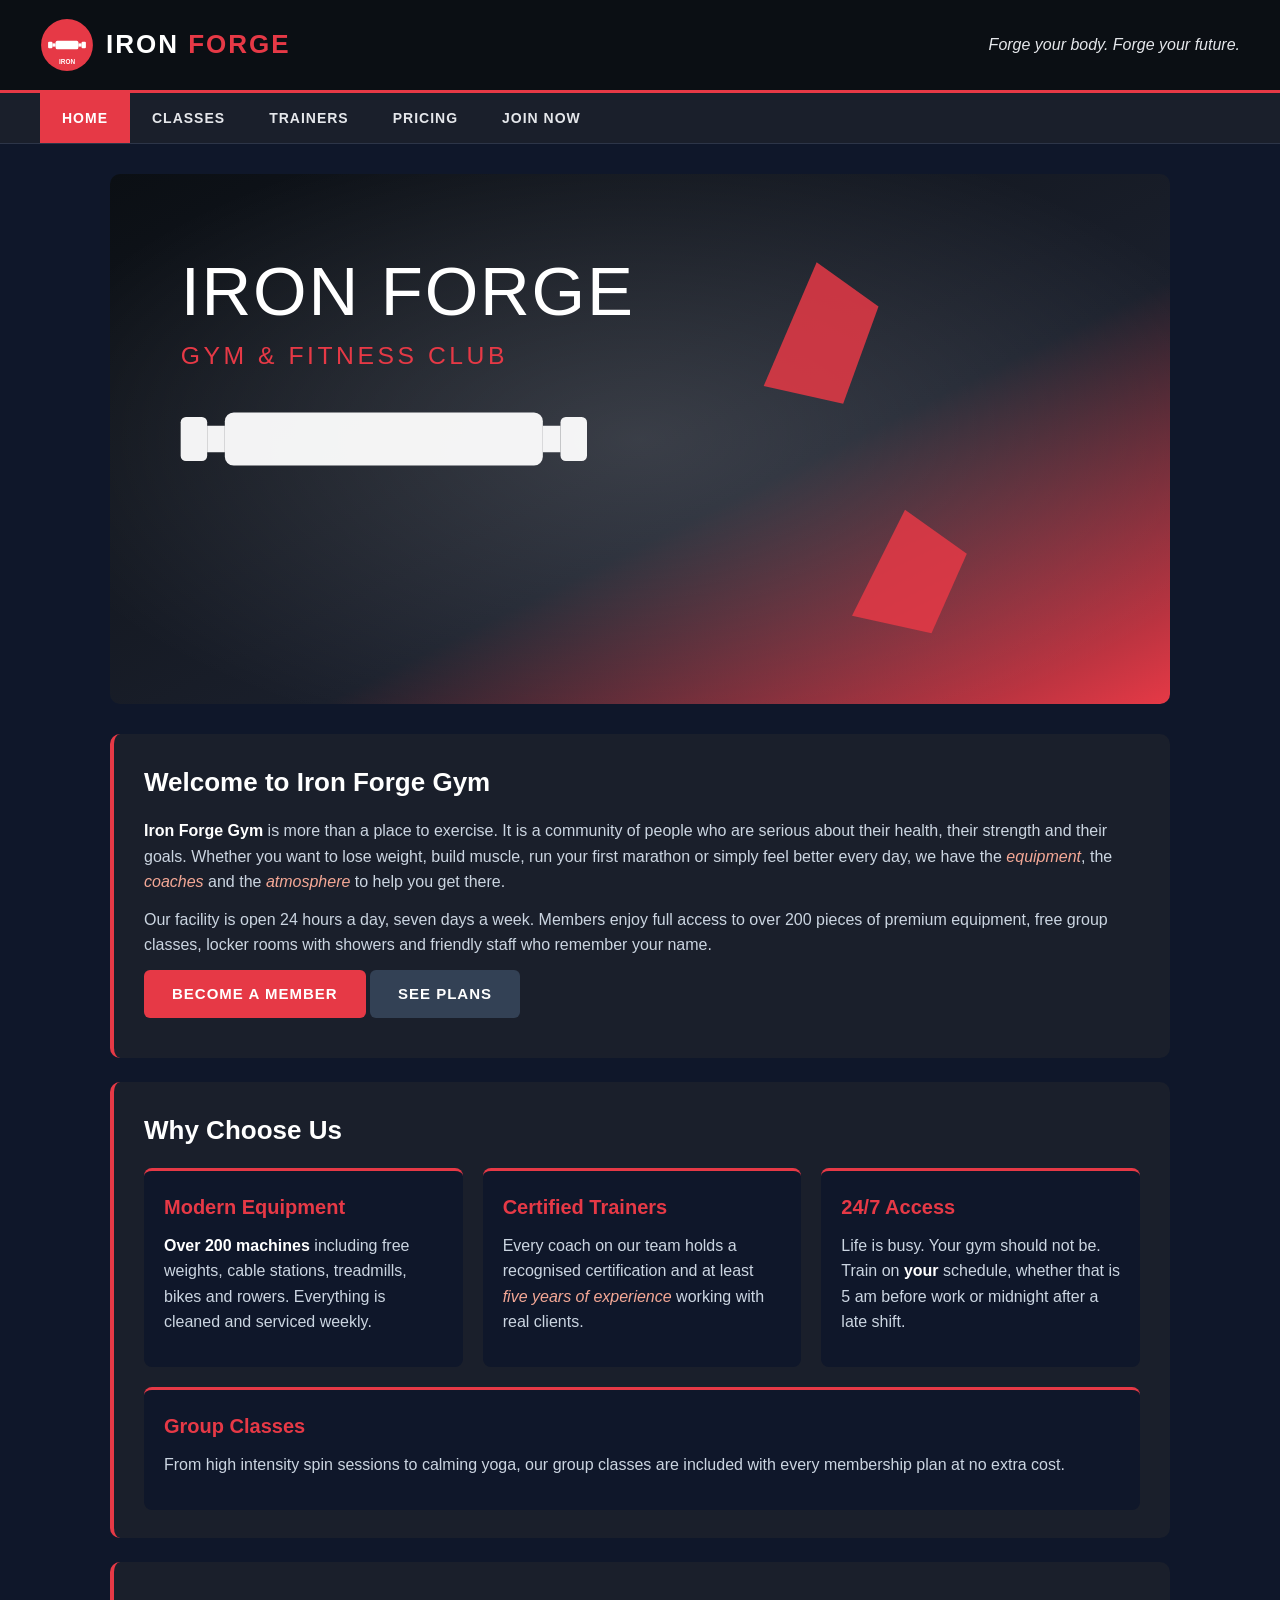
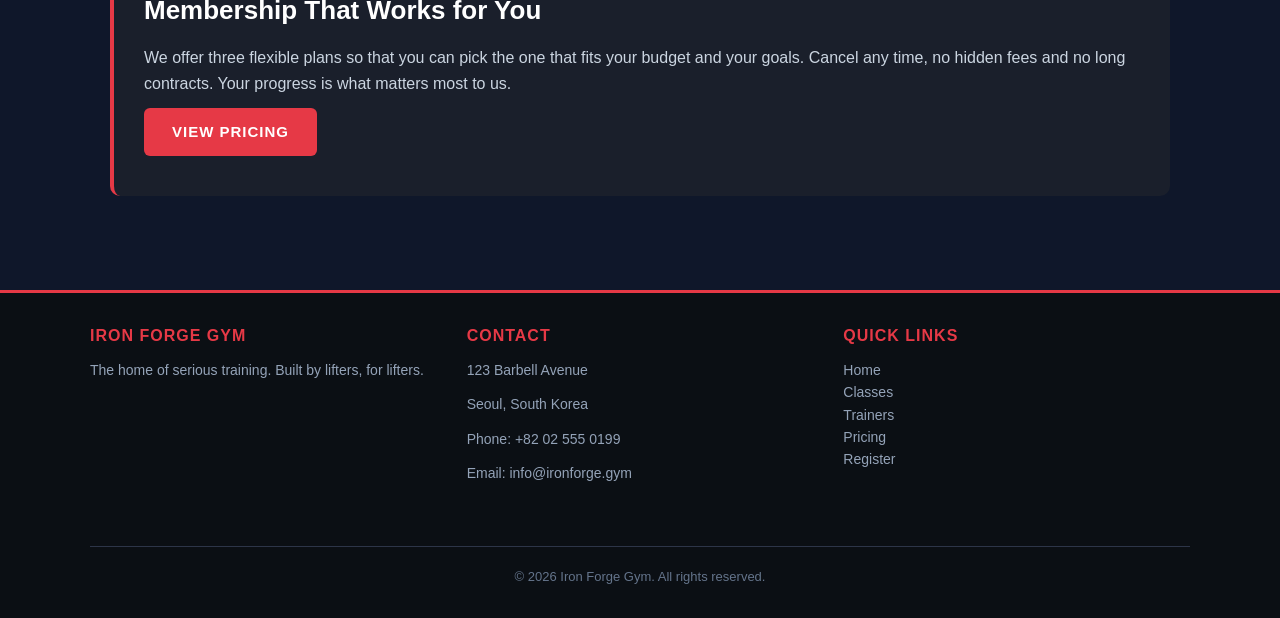
==== gym_website/index.html @ 305bf9de "midterm project" ====
<!DOCTYPE html>
<html lang="en">
<head>
    <meta charset="UTF-8">
    <meta name="viewport" content="width=device-width, initial-scale=1.0">
    <meta name="description" content="Iron Forge Gym - a premium gym membership club offering cardio, weightlifting, yoga and personal training.">
    <title>Iron Forge Gym - Home</title>
    <link rel="stylesheet" href="css/styles.css">
    <link rel="icon" type="image/svg+xml" href="assets/logo.svg">
</head>
<body id="top">

    <header>
        <div class="brand">
            <img src="assets/logo.svg" alt="Iron Forge Gym Logo">
            <h1>IRON <span>FORGE</span></h1>
        </div>
        <p><em>Forge your body. Forge your future.</em></p>
    </header>

    <nav>
        <ul>
            <li><a href="index.html" class="active">Home</a></li>
            <li><a href="classes.html">Classes</a></li>
            <li><a href="trainers.html">Trainers</a></li>
            <li><a href="pricing.html">Pricing</a></li>
            <li><a href="register.html">Join Now</a></li>
        </ul>
    </nav>

    <main>

        <figure class="hero">
            <img src="assets/hero.svg" alt="Iron Forge Gym hero banner">
        </figure>

        <section>
            <h2>Welcome to Iron Forge Gym</h2>
            <p>
                <strong>Iron Forge Gym</strong> is more than a place to exercise. It is a community of people who
                are serious about their health, their strength and their goals. Whether you want to lose weight,
                build muscle, run your first marathon or simply feel better every day, we have the
                <em>equipment</em>, the <em>coaches</em> and the <em>atmosphere</em> to help you get there.
            </p>
            <p>
                Our facility is open 24 hours a day, seven days a week. Members enjoy full access to over
                200 pieces of premium equipment, free group classes, locker rooms with showers and
                friendly staff who remember your name.
            </p>
            <p>
                <a href="register.html" class="btn">Become a Member</a>
                <a href="pricing.html" class="btn btn-secondary">See Plans</a>
            </p>
        </section>

        <section>
            <h2>Why Choose Us</h2>
            <div class="features">
                <article>
                    <h3>Modern Equipment</h3>
                    <p>
                        <strong>Over 200 machines</strong> including free weights, cable stations,
                        treadmills, bikes and rowers. Everything is cleaned and serviced weekly.
                    </p>
                </article>
                <article>
                    <h3>Certified Trainers</h3>
                    <p>
                        Every coach on our team holds a recognised certification and at least
                        <em>five years of experience</em> working with real clients.
                    </p>
                </article>
                <article>
                    <h3>24/7 Access</h3>
                    <p>
                        Life is busy. Your gym should not be. Train on <strong>your</strong> schedule,
                        whether that is 5 am before work or midnight after a late shift.
                    </p>
                </article>
                <article>
                    <h3>Group Classes</h3>
                    <p>
                        From high intensity spin sessions to calming yoga, our group classes are
                        included with every membership plan at no extra cost.
                    </p>
                </article>
            </div>
        </section>

        <section>
            <h2>Membership That Works for You</h2>
            <p>
                We offer three flexible plans so that you can pick the one that fits your budget and
                your goals. Cancel any time, no hidden fees and no long contracts. Your progress is
                what matters most to us.
            </p>
            <p>
                <a href="pricing.html" class="btn">View Pricing</a>
            </p>
        </section>

    </main>

    <footer>
        <div class="footer-inner">
            <section>
                <h4>Iron Forge Gym</h4>
                <p>The home of serious training. Built by lifters, for lifters.</p>
            </section>
            <section>
                <h4>Contact</h4>
                <p>123 Barbell Avenue</p>
                <p>Seoul, South Korea</p>
                <p>Phone: +82 02 555 0199</p>
                <p>Email: info@ironforge.gym</p>
            </section>
            <section>
                <h4>Quick Links</h4>
                <ul>
                    <li><a href="index.html">Home</a></li>
                    <li><a href="classes.html">Classes</a></li>
                    <li><a href="trainers.html">Trainers</a></li>
                    <li><a href="pricing.html">Pricing</a></li>
                    <li><a href="register.html">Register</a></li>
                </ul>
            </section>
            <p class="copyright">&copy; 2026 Iron Forge Gym. All rights reserved.</p>
        </div>
    </footer>

    <button id="backToTop" title="Back to Top">&uarr;</button>

    <script src="js/scripts.js"></script>
</body>
</html>
---- gym_website/css/styles.css ----
* {
    margin: 0;
    padding: 0;
    box-sizing: border-box;
}

body {
    font-family: Arial, Helvetica, sans-serif;
    background-color: #0f172a;
    color: #e5e7eb;
    line-height: 1.6;
}

header {
    background-color: #0b0f14;
    padding: 18px 40px;
    display: flex;
    align-items: center;
    justify-content: space-between;
    border-bottom: 3px solid #e63946;
}

header .brand {
    display: flex;
    align-items: center;
    gap: 12px;
}

header .brand img {
    width: 54px;
    height: 54px;
}

header h1 {
    color: #ffffff;
    font-size: 26px;
    letter-spacing: 2px;
}

header h1 span {
    color: #e63946;
}

nav {
    background-color: #1a1f2b;
    padding: 0 40px;
    border-bottom: 1px solid #2d3548;
}

nav ul {
    list-style: none;
    display: flex;
    flex-wrap: wrap;
}

nav ul li a {
    display: block;
    padding: 14px 22px;
    color: #e5e7eb;
    text-decoration: none;
    font-weight: bold;
    letter-spacing: 1px;
    text-transform: uppercase;
    font-size: 14px;
    transition: background-color 0.2s, color 0.2s;
}

nav ul li a:hover {
    background-color: #e63946;
    color: #ffffff;
}

nav ul li a.active {
    background-color: #e63946;
    color: #ffffff;
}

main {
    max-width: 1100px;
    margin: 0 auto;
    padding: 30px 20px;
}

.hero {
    width: 100%;
    border-radius: 10px;
    overflow: hidden;
    margin-bottom: 30px;
}

.hero img {
    width: 100%;
    display: block;
}

section {
    background-color: #1a1f2b;
    padding: 28px 30px;
    border-radius: 10px;
    margin-bottom: 24px;
    border-left: 4px solid #e63946;
}

section h2 {
    color: #ffffff;
    margin-bottom: 14px;
    font-size: 26px;
}

section h3 {
    color: #e63946;
    margin-bottom: 10px;
    font-size: 20px;
}

section p {
    margin-bottom: 12px;
    color: #cbd5e1;
}

section strong {
    color: #ffffff;
}

section em {
    color: #f4a896;
    font-style: italic;
}

.features {
    display: flex;
    flex-wrap: wrap;
    gap: 20px;
    margin-top: 16px;
}

.features article {
    flex: 1 1 280px;
    background-color: #0f172a;
    padding: 20px;
    border-radius: 8px;
    border-top: 3px solid #e63946;
}

.features article h3 {
    margin-bottom: 10px;
}

.class-grid,
.trainer-grid {
    display: flex;
    flex-wrap: wrap;
    gap: 24px;
    justify-content: center;
}

.class-card,
.trainer-card {
    background-color: #0f172a;
    border-radius: 10px;
    overflow: hidden;
    flex: 1 1 300px;
    max-width: 340px;
    border: 1px solid #2d3548;
}

.class-card img,
.trainer-card img {
    width: 100%;
    height: 220px;
    object-fit: cover;
    display: block;
}

.class-card article,
.trainer-card article {
    padding: 18px;
    background-color: transparent;
    border-left: none;
    margin-bottom: 0;
}

.pricing-table {
    display: flex;
    flex-wrap: wrap;
    gap: 20px;
    justify-content: center;
    margin-top: 20px;
}

.price-card {
    background-color: #0f172a;
    border: 2px solid #2d3548;
    border-radius: 10px;
    padding: 26px;
    flex: 1 1 260px;
    max-width: 320px;
    text-align: center;
    transition: border-color 0.2s, transform 0.2s;
}

.price-card:hover {
    border-color: #e63946;
    transform: translateY(-4px);
}

.price-card.popular {
    border-color: #e63946;
    background-color: #1a1f2b;
}

.price-card h3 {
    font-size: 22px;
    margin-bottom: 10px;
}

.price-card .price {
    font-size: 42px;
    color: #ffffff;
    margin: 12px 0;
    font-weight: bold;
}

.price-card .price small {
    font-size: 16px;
    color: #94a3b8;
}

.price-card ul {
    list-style: none;
    margin: 16px 0;
    text-align: left;
}

.price-card ul li {
    padding: 6px 0;
    border-bottom: 1px dashed #2d3548;
}

.btn {
    display: inline-block;
    padding: 12px 28px;
    background-color: #e63946;
    color: #ffffff;
    text-decoration: none;
    border-radius: 6px;
    font-weight: bold;
    letter-spacing: 1px;
    border: none;
    cursor: pointer;
    font-size: 15px;
    text-transform: uppercase;
}

.btn:hover {
    background-color: #c02735;
}

.btn-secondary {
    background-color: #334155;
}

.btn-secondary:hover {
    background-color: #475569;
}

form fieldset {
    border: 2px solid #2d3548;
    border-radius: 8px;
    padding: 20px;
    margin-bottom: 20px;
    background-color: #0f172a;
}

form legend {
    color: #e63946;
    font-weight: bold;
    padding: 0 10px;
    font-size: 18px;
}

.form-row {
    display: flex;
    flex-wrap: wrap;
    gap: 20px;
    margin-bottom: 14px;
}

.form-group {
    flex: 1 1 240px;
    display: flex;
    flex-direction: column;
}

.form-group label {
    margin-bottom: 6px;
    color: #e5e7eb;
    font-weight: bold;
    font-size: 14px;
}

.form-group input[type="text"],
.form-group input[type="email"],
.form-group input[type="number"],
.form-group input[type="date"],
.form-group input[type="tel"],
.form-group select,
.form-group textarea {
    padding: 10px 12px;
    border: 1px solid #2d3548;
    border-radius: 6px;
    background-color: #1a1f2b;
    color: #e5e7eb;
    font-size: 14px;
    font-family: Arial, Helvetica, sans-serif;
}

.form-group textarea {
    min-height: 90px;
    resize: vertical;
}

.form-group input:focus,
.form-group select:focus,
.form-group textarea:focus {
    outline: none;
    border-color: #e63946;
}

.radio-group,
.checkbox-group {
    display: flex;
    flex-wrap: wrap;
    gap: 14px;
    padding: 6px 0;
}

.radio-group label,
.checkbox-group label {
    font-weight: normal;
    display: flex;
    align-items: center;
    gap: 6px;
    cursor: pointer;
}

.form-actions {
    display: flex;
    gap: 12px;
    margin-top: 10px;
}

footer {
    background-color: #0b0f14;
    padding: 30px 40px;
    border-top: 3px solid #e63946;
    margin-top: 40px;
}

footer .footer-inner {
    max-width: 1100px;
    margin: 0 auto;
    display: flex;
    flex-wrap: wrap;
    gap: 30px;
    justify-content: space-between;
}

footer section {
    background: transparent;
    border: none;
    padding: 0;
    margin: 0;
    flex: 1 1 220px;
}

footer h4 {
    color: #e63946;
    margin-bottom: 10px;
    font-size: 16px;
    text-transform: uppercase;
    letter-spacing: 1px;
}

footer p,
footer li {
    color: #94a3b8;
    font-size: 14px;
}

footer ul {
    list-style: none;
}

footer ul li a {
    color: #94a3b8;
    text-decoration: none;
}

footer ul li a:hover {
    color: #e63946;
}

footer .copyright {
    text-align: center;
    margin-top: 20px;
    padding-top: 20px;
    border-top: 1px solid #2d3548;
    color: #64748b;
    font-size: 13px;
    width: 100%;
}

#backToTop {
    position: fixed;
    bottom: 28px;
    right: 28px;
    width: 48px;
    height: 48px;
    background-color: #e63946;
    color: #ffffff;
    border: none;
    border-radius: 50%;
    font-size: 22px;
    font-weight: bold;
    cursor: pointer;
    display: none;
    box-shadow: 0 4px 12px rgba(0,0,0,0.4);
    z-index: 999;
}

#backToTop:hover {
    background-color: #c02735;
}

.results-table {
    width: 100%;
    border-collapse: collapse;
    margin-top: 20px;
    background-color: #0f172a;
    border-radius: 8px;
    overflow: hidden;
}

.results-table thead {
    background-color: #e63946;
}

.results-table th {
    padding: 14px 18px;
    text-align: left;
    color: #ffffff;
    font-size: 15px;
    text-transform: uppercase;
    letter-spacing: 1px;
}

.results-table td {
    padding: 12px 18px;
    border-bottom: 1px solid #2d3548;
    color: #e5e7eb;
    font-size: 14px;
}

.results-table tr:nth-child(even) td {
    background-color: #1a1f2b;
}

.schedule-table {
    width: 100%;
    border-collapse: collapse;
    margin-top: 14px;
}

.schedule-table th,
.schedule-table td {
    padding: 10px 14px;
    border: 1px solid #2d3548;
    text-align: left;
}

.schedule-table th {
    background-color: #e63946;
    color: #ffffff;
}

.schedule-table tr:nth-child(even) {
    background-color: #0f172a;
}

.back-para {
    margin-top: 22px;
}

@media (max-width: 700px) {
    header {
        flex-direction: column;
        text-align: center;
        gap: 10px;
    }
    nav ul {
        justify-content: center;
    }
    nav ul li a {
        padding: 12px 14px;
    }
}
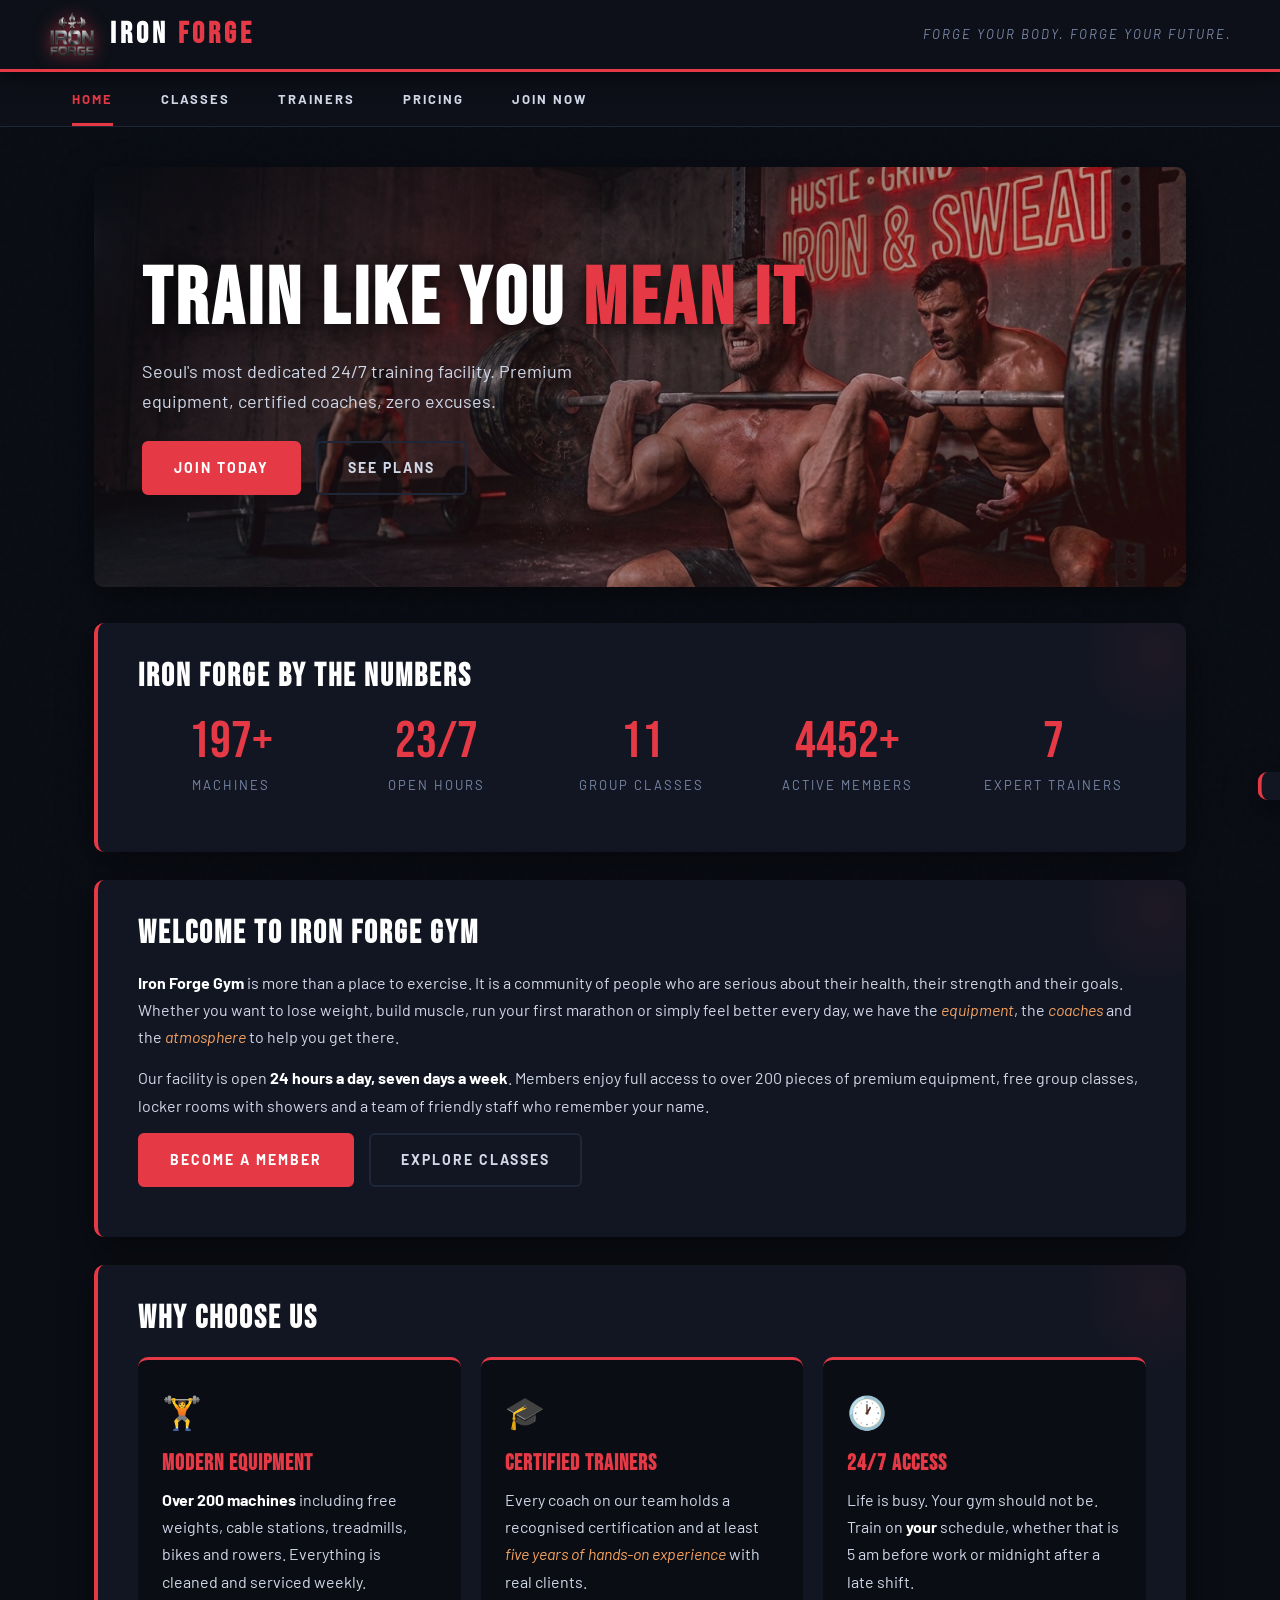
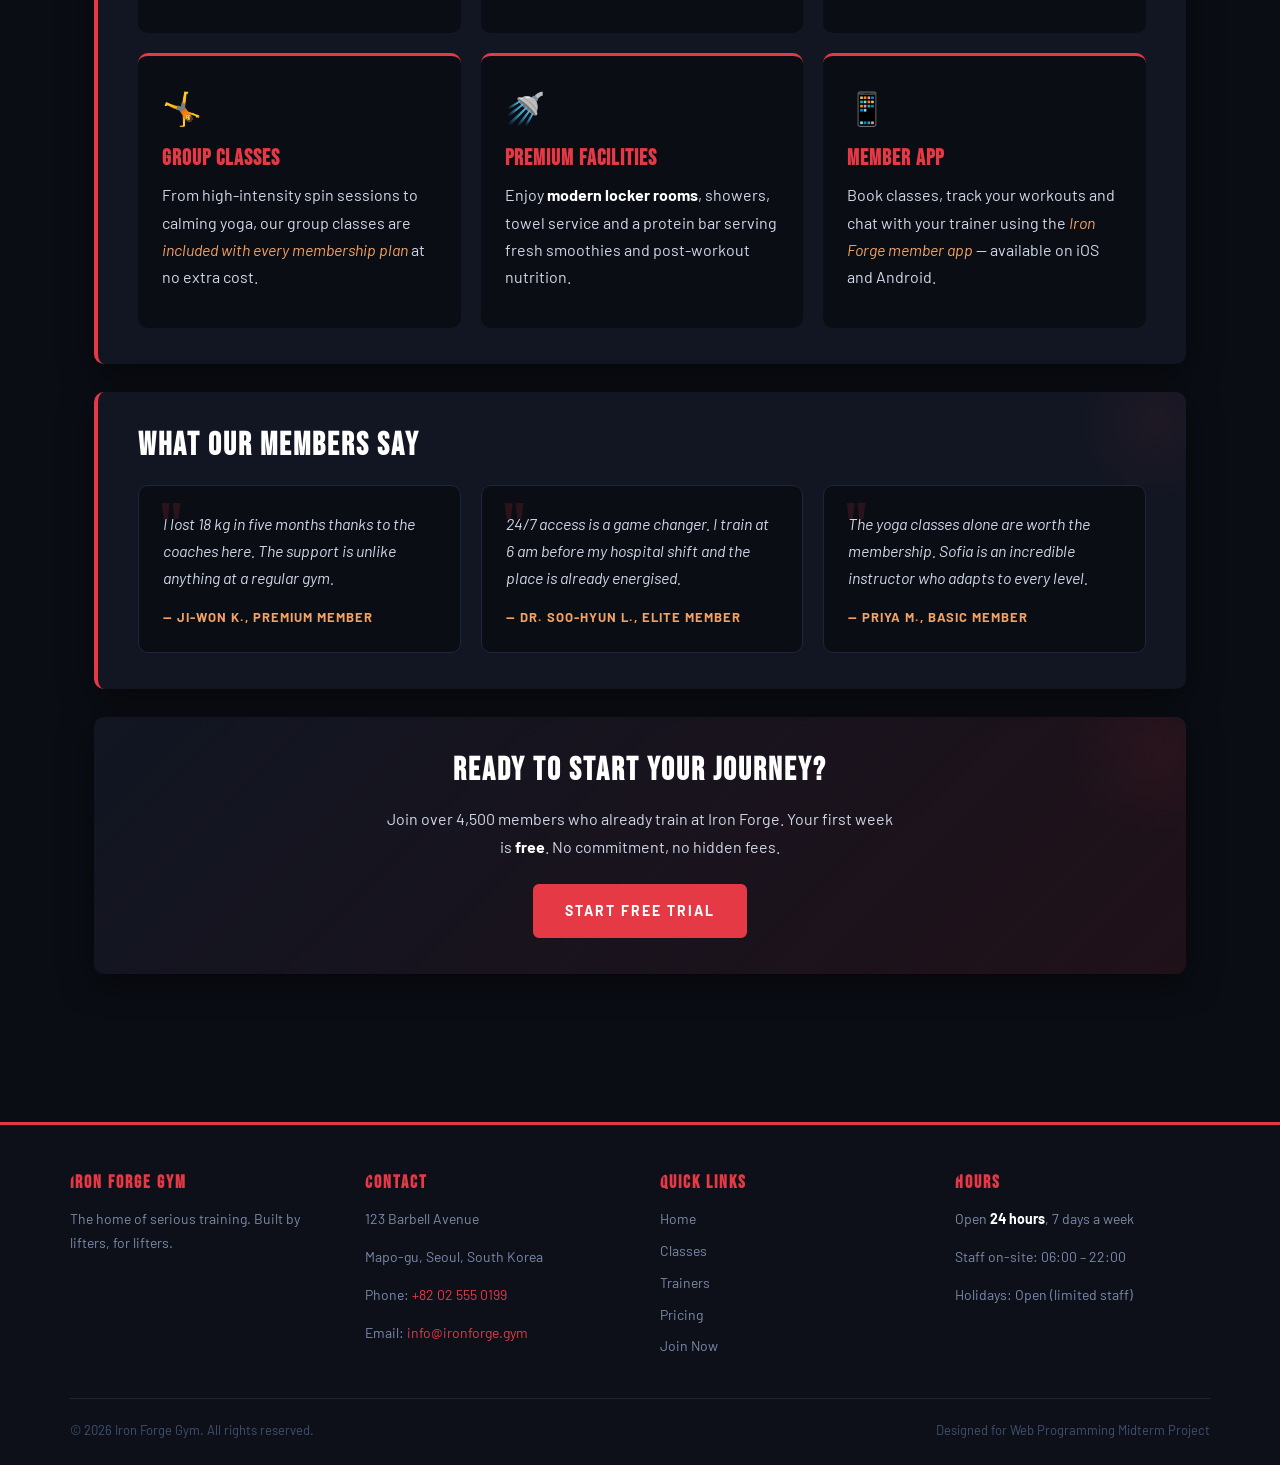
==== commit 1622071e: "Updated project" ====
--- a/gym_website/index.html
+++ b/gym_website/index.html
@@ -3,24 +3,28 @@
 <head>
     <meta charset="UTF-8">
     <meta name="viewport" content="width=device-width, initial-scale=1.0">
-    <meta name="description" content="Iron Forge Gym - a premium gym membership club offering cardio, weightlifting, yoga and personal training.">
-    <title>Iron Forge Gym - Home</title>
+    <meta name="description" content="Iron Forge Gym — a premium 24/7 gym in Seoul offering cardio, strength, yoga and personal training memberships.">
+    <title>Iron Forge Gym — Home</title>
     <link rel="stylesheet" href="css/styles.css">
-    <link rel="icon" type="image/svg+xml" href="assets/logo.svg">
+    <link rel="icon" type="image/svg+xml" href="assets/logo.png">
 </head>
 <body id="top">
 
+    <a class="skip-link" href="#main-content">Skip to main content</a>
+
+    <!-- ===== HEADER ===== -->
     <header>
         <div class="brand">
-            <img src="assets/logo.svg" alt="Iron Forge Gym Logo">
+            <img src="assets/logo.png" alt="Iron Forge Gym Logo">
             <h1>IRON <span>FORGE</span></h1>
         </div>
-        <p><em>Forge your body. Forge your future.</em></p>
+        <p class="tagline"><em>Forge your body. Forge your future.</em></p>
     </header>
 
-    <nav>
+    <!-- ===== NAVIGATION ===== -->
+    <nav aria-label="Main navigation">
         <ul>
-            <li><a href="index.html" class="active">Home</a></li>
+            <li><a href="index.html" class="active" aria-current="page">Home</a></li>
             <li><a href="classes.html">Classes</a></li>
             <li><a href="trainers.html">Trainers</a></li>
             <li><a href="pricing.html">Pricing</a></li>
@@ -28,13 +32,51 @@
         </ul>
     </nav>
 
-    <main>
-
-        <figure class="hero">
-            <img src="assets/hero.svg" alt="Iron Forge Gym hero banner">
+    <!-- ===== MAIN ===== -->
+    <main id="main-content">
+
+        <!-- Hero Banner -->
+        <figure class="hero reveal">
+            <img src="assets/hero.png" alt="Iron Forge Gym training floor with premium equipment">
+            <figcaption class="hero-overlay">
+                <h2>TRAIN LIKE YOU <span>MEAN IT</span></h2>
+                <p>Seoul's most dedicated 24/7 training facility. Premium equipment, certified coaches, zero excuses.</p>
+                <div>
+                    <a href="register.html" class="btn">Join Today</a>
+                    <a href="pricing.html" class="btn btn-secondary btn-spaced">See Plans</a>
+                </div>
+            </figcaption>
         </figure>
 
-        <section>
+        <!-- Animated Stats -->
+        <section class="reveal" aria-label="Gym statistics">
+            <h2>Iron Forge by the Numbers</h2>
+            <div class="stats-row">
+                <div class="stat-box">
+                    <div class="stat-number" data-count="200" data-suffix="+">0</div>
+                    <div class="stat-label">Machines</div>
+                </div>
+                <div class="stat-box">
+                    <div class="stat-number" data-count="24" data-suffix="/7">0</div>
+                    <div class="stat-label">Open Hours</div>
+                </div>
+                <div class="stat-box">
+                    <div class="stat-number" data-count="12">0</div>
+                    <div class="stat-label">Group Classes</div>
+                </div>
+                <div class="stat-box">
+                    <div class="stat-number" data-count="4500" data-suffix="+">0</div>
+                    <div class="stat-label">Active Members</div>
+                </div>
+                <div class="stat-box">
+                    <div class="stat-number" data-count="8">0</div>
+                    <div class="stat-label">Expert Trainers</div>
+                </div>
+            </div>
+        </section>
+
+        <!-- Welcome Section -->
+        <section class="reveal">
             <h2>Welcome to Iron Forge Gym</h2>
             <p>
                 <strong>Iron Forge Gym</strong> is more than a place to exercise. It is a community of people who
@@ -43,20 +85,22 @@
                 <em>equipment</em>, the <em>coaches</em> and the <em>atmosphere</em> to help you get there.
             </p>
             <p>
-                Our facility is open 24 hours a day, seven days a week. Members enjoy full access to over
-                200 pieces of premium equipment, free group classes, locker rooms with showers and
-                friendly staff who remember your name.
+                Our facility is open <strong>24 hours a day, seven days a week</strong>. Members enjoy full access
+                to over 200 pieces of premium equipment, free group classes, locker rooms with showers and
+                a team of friendly staff who remember your name.
             </p>
             <p>
                 <a href="register.html" class="btn">Become a Member</a>
-                <a href="pricing.html" class="btn btn-secondary">See Plans</a>
-            </p>
-        </section>
-
-        <section>
+                <a href="classes.html" class="btn btn-secondary btn-spaced">Explore Classes</a>
+            </p>
+        </section>
+
+        <!-- Why Choose Us -->
+        <section class="reveal">
             <h2>Why Choose Us</h2>
             <div class="features">
                 <article>
+                    <span class="icon" aria-hidden="true">🏋️</span>
                     <h3>Modern Equipment</h3>
                     <p>
                         <strong>Over 200 machines</strong> including free weights, cable stations,
@@ -64,13 +108,15 @@
                     </p>
                 </article>
                 <article>
+                    <span class="icon" aria-hidden="true">🎓</span>
                     <h3>Certified Trainers</h3>
                     <p>
                         Every coach on our team holds a recognised certification and at least
-                        <em>five years of experience</em> working with real clients.
-                    </p>
-                </article>
-                <article>
+                        <em>five years of hands-on experience</em> with real clients.
+                    </p>
+                </article>
+                <article>
+                    <span class="icon" aria-hidden="true">🕐</span>
                     <h3>24/7 Access</h3>
                     <p>
                         Life is busy. Your gym should not be. Train on <strong>your</strong> schedule,
@@ -78,29 +124,64 @@
                     </p>
                 </article>
                 <article>
+                    <span class="icon" aria-hidden="true">🤸</span>
                     <h3>Group Classes</h3>
                     <p>
-                        From high intensity spin sessions to calming yoga, our group classes are
-                        included with every membership plan at no extra cost.
+                        From high-intensity spin sessions to calming yoga, our group classes are
+                        <em>included with every membership plan</em> at no extra cost.
+                    </p>
+                </article>
+                <article>
+                    <span class="icon" aria-hidden="true">🚿</span>
+                    <h3>Premium Facilities</h3>
+                    <p>
+                        Enjoy <strong>modern locker rooms</strong>, showers, towel service and a
+                        protein bar serving fresh smoothies and post-workout nutrition.
+                    </p>
+                </article>
+                <article>
+                    <span class="icon" aria-hidden="true">📱</span>
+                    <h3>Member App</h3>
+                    <p>
+                        Book classes, track your workouts and chat with your trainer using the
+                        <em>Iron Forge member app</em> — available on iOS and Android.
                     </p>
                 </article>
             </div>
         </section>
 
-        <section>
-            <h2>Membership That Works for You</h2>
-            <p>
-                We offer three flexible plans so that you can pick the one that fits your budget and
-                your goals. Cancel any time, no hidden fees and no long contracts. Your progress is
-                what matters most to us.
-            </p>
-            <p>
-                <a href="pricing.html" class="btn">View Pricing</a>
-            </p>
+        <!-- Testimonials -->
+        <section class="reveal">
+            <h2>What Our Members Say</h2>
+            <div class="testimonials">
+                <article class="testimonial">
+                    <p>I lost 18 kg in five months thanks to the coaches here. The support is unlike anything at a regular gym.</p>
+                    <div class="author">— Ji-won K., Premium Member</div>
+                </article>
+                <article class="testimonial">
+                    <p>24/7 access is a game changer. I train at 6 am before my hospital shift and the place is already energised.</p>
+                    <div class="author">— Dr. Soo-hyun L., Elite Member</div>
+                </article>
+                <article class="testimonial">
+                    <p>The yoga classes alone are worth the membership. Sofia is an incredible instructor who adapts to every level.</p>
+                    <div class="author">— Priya M., Basic Member</div>
+                </article>
+            </div>
+        </section>
+
+        <!-- CTA -->
+        <section class="reveal cta-section">
+            <h2>Ready to Start Your Journey?</h2>
+            <p class="cta-copy">
+                Join over 4,500 members who already train at Iron Forge. Your first week is <strong>free</strong>.
+                No commitment, no hidden fees.
+            </p>
+            <a href="register.html" class="btn">Start Free Trial</a>
         </section>
 
     </main>
 
+    <!-- ===== FOOTER ===== -->
     <footer>
         <div class="footer-inner">
             <section>
@@ -110,9 +191,12 @@
             <section>
                 <h4>Contact</h4>
                 <p>123 Barbell Avenue</p>
-                <p>Seoul, South Korea</p>
-                <p>Phone: +82 02 555 0199</p>
-                <p>Email: info@ironforge.gym</p>
+                <p>Mapo-gu, Seoul, South Korea</p>
+                <p>Phone: <a href="tel:+82025550199">+82 02 555 0199</a></p>
+
+<p>Email: <a href="mailto:info@ironforge.gym?subject=Gym Inquiry&body=Hello, I want to know about membership.">
+    info@ironforge.gym
+</a></p>
             </section>
             <section>
                 <h4>Quick Links</h4>
@@ -121,14 +205,24 @@
                     <li><a href="classes.html">Classes</a></li>
                     <li><a href="trainers.html">Trainers</a></li>
                     <li><a href="pricing.html">Pricing</a></li>
-                    <li><a href="register.html">Register</a></li>
+                    <li><a href="register.html">Join Now</a></li>
                 </ul>
             </section>
-            <p class="copyright">&copy; 2026 Iron Forge Gym. All rights reserved.</p>
+            <section>
+                <h4>Hours</h4>
+                <p>Open <strong>24 hours</strong>, 7 days a week</p>
+                <p>Staff on-site: 06:00 – 22:00</p>
+                <p>Holidays: Open (limited staff)</p>
+            </section>
+        </div>
+        <div class="footer-bottom">
+            <p>&copy; 2026 Iron Forge Gym. All rights reserved.</p>
+            <p>Designed for Web Programming Midterm Project</p>
         </div>
     </footer>
 
-    <button id="backToTop" title="Back to Top">&uarr;</button>
+    <button id="backToTop" title="Back to Top" aria-label="Back to top">&uarr;</button>
+    <div id="toast" role="status" aria-live="polite"></div>
 
     <script src="js/scripts.js"></script>
 </body>
--- a/gym_website/css/styles.css
+++ b/gym_website/css/styles.css
@@ -1,289 +1,657 @@
-* {
+@import url('https://fonts.googleapis.com/css2?family=Bebas+Neue&family=Barlow:wght@400;600;700&display=swap');
+
+/* ============================================================
+   Iron Forge Gym — styles.css
+   External stylesheet for all pages
+   ============================================================ */
+
+/* ---------- CSS Custom Properties ---------- */
+:root {
+    --red:        #e63946;
+    --red-dark:   #c02735;
+    --bg:         #0a0d14;
+    --bg-card:    #111622;
+    --bg-nav:     #0d1018;
+    --border:     #1e2638;
+    --text:       #d1d8e8;
+    --text-muted: #7b8aaa;
+    --white:      #ffffff;
+    --accent:     #f4a261;
+    --font-head:  'Bebas Neue', 'Impact', sans-serif;
+    --font-body:  'Barlow', Arial, sans-serif;
+    --radius:     10px;
+    --shadow:     0 8px 32px rgba(0,0,0,0.5);
+    --transition: 0.25s ease;
+}
+
+/* ---------- Reset & Base ---------- */
+*, *::before, *::after {
     margin: 0;
     padding: 0;
     box-sizing: border-box;
 }
 
+html { scroll-behavior: smooth; }
+
 body {
-    font-family: Arial, Helvetica, sans-serif;
-    background-color: #0f172a;
-    color: #e5e7eb;
-    line-height: 1.6;
-}
-
+    font-family: var(--font-body);
+    background-color: var(--bg);
+    color: var(--text);
+    line-height: 1.7;
+    font-size: 16px;
+    overflow-x: hidden;
+}
+
+/* Animated background noise texture */
+body::before {
+    content: '';
+    position: fixed;
+    inset: 0;
+    background-image: url("data:image/svg+xml,%3Csvg viewBox='0 0 200 200' xmlns='http://www.w3.org/2000/svg'%3E%3Cfilter id='n'%3E%3CfeTurbulence type='fractalNoise' baseFrequency='0.9' numOctaves='4' stitchTiles='stitch'/%3E%3C/filter%3E%3Crect width='100%25' height='100%25' filter='url(%23n)' opacity='0.03'/%3E%3C/svg%3E");
+    pointer-events: none;
+    z-index: 0;
+    opacity: 0.4;
+}
+
+/* ---------- Typography ---------- */
+h1, h2, h3, h4, h5 {
+    font-family: var(--font-head);
+    letter-spacing: 1.5px;
+    line-height: 1.15;
+}
+
+a { color: var(--red); text-decoration: none; transition: color var(--transition); }
+a:hover { color: var(--accent); }
+
+img { max-width: 100%; height: auto; display: block; }
+
+/* ---------- Skip Link (Accessibility) ---------- */
+.skip-link {
+    position: absolute;
+    left: -9999px;
+    top: 10px;
+    background: var(--red);
+    color: #fff;
+    padding: 8px 16px;
+    border-radius: 4px;
+    z-index: 9999;
+    font-weight: bold;
+}
+.skip-link:focus { left: 10px; }
+
+/* ---------- Header ---------- */
 header {
-    background-color: #0b0f14;
-    padding: 18px 40px;
+    background-color: var(--bg-nav);
+    padding: 0 48px;
     display: flex;
     align-items: center;
     justify-content: space-between;
-    border-bottom: 3px solid #e63946;
+    border-bottom: 3px solid var(--red);
+    position: sticky;
+    top: 0;
+    z-index: 100;
+    height: 72px;
+    box-shadow: 0 2px 20px rgba(0,0,0,0.7);
 }
 
 header .brand {
     display: flex;
     align-items: center;
-    gap: 12px;
+    gap: 14px;
 }
 
 header .brand img {
-    width: 54px;
-    height: 54px;
+    width: 48px;
+    height: 48px;
+    filter: drop-shadow(0 0 8px rgba(230,57,70,0.6));
+    transition: transform var(--transition), filter var(--transition);
+}
+
+header .brand img:hover {
+    transform: rotate(-5deg) scale(1.1);
+    filter: drop-shadow(0 0 14px rgba(230,57,70,1));
 }
 
 header h1 {
-    color: #ffffff;
-    font-size: 26px;
+    font-family: var(--font-head);
+    font-size: 30px;
+    letter-spacing: 4px;
+    color: var(--white);
+}
+
+header h1 span { color: var(--red); }
+
+header .tagline {
+    font-size: 13px;
+    color: var(--text-muted);
     letter-spacing: 2px;
-}
-
-header h1 span {
-    color: #e63946;
-}
-
+    text-transform: uppercase;
+    font-style: italic;
+}
+
+/* ---------- Navigation ---------- */
 nav {
-    background-color: #1a1f2b;
-    padding: 0 40px;
-    border-bottom: 1px solid #2d3548;
+    background-color: var(--bg-nav);
+    padding: 0 48px;
+    border-bottom: 1px solid var(--border);
+    position: sticky;
+    top: 72px;
+    z-index: 99;
 }
 
 nav ul {
     list-style: none;
     display: flex;
     flex-wrap: wrap;
+    gap: 0;
 }
 
 nav ul li a {
     display: block;
-    padding: 14px 22px;
-    color: #e5e7eb;
+    padding: 16px 24px;
+    color: var(--text);
     text-decoration: none;
-    font-weight: bold;
+    font-weight: 700;
+    letter-spacing: 2px;
+    text-transform: uppercase;
+    font-size: 13px;
+    transition: color var(--transition), background-color var(--transition);
+    position: relative;
+}
+
+nav ul li a::after {
+    content: '';
+    position: absolute;
+    bottom: 0;
+    left: 24px;
+    right: 24px;
+    height: 3px;
+    background: var(--red);
+    transform: scaleX(0);
+    transition: transform var(--transition);
+    transform-origin: left;
+}
+
+nav ul li a:hover::after,
+nav ul li a.active::after {
+    transform: scaleX(1);
+}
+
+nav ul li a:hover { color: var(--white); }
+nav ul li a.active { color: var(--red); }
+
+/* ---------- Main Container ---------- */
+main {
+    position: relative;
+    z-index: 1;
+    max-width: 1140px;
+    margin: 0 auto;
+    padding: 40px 24px 60px;
+}
+
+/* ---------- Hero Banner ---------- */
+.hero {
+    position: relative;
+    width: 100%;
+    border-radius: var(--radius);
+    overflow: hidden;
+    margin-bottom: 36px;
+    box-shadow: var(--shadow);
+}
+
+.hero img {
+    width: 100%;
+    height: 420px;
+    object-fit: cover;
+}
+
+.hero-overlay {
+    position: absolute;
+    inset: 0;
+    background: linear-gradient(135deg, rgba(10,13,20,0.85) 0%, rgba(230,57,70,0.15) 100%);
+    display: flex;
+    flex-direction: column;
+    justify-content: center;
+    padding: 48px;
+}
+
+.hero-overlay h2 {
+    font-family: var(--font-head);
+    font-size: clamp(42px, 7vw, 80px);
+    color: var(--white);
+    letter-spacing: 4px;
+    text-shadow: 0 4px 20px rgba(0,0,0,0.8);
+    margin-bottom: 16px;
+    line-height: 1;
+}
+
+.hero-overlay h2 span { color: var(--red); }
+
+.hero-overlay p {
+    font-size: 18px;
+    color: var(--text);
+    max-width: 520px;
+    margin-bottom: 24px;
+}
+
+/* ---------- Sections ---------- */
+section {
+    background-color: var(--bg-card);
+    padding: 36px 40px;
+    border-radius: var(--radius);
+    margin-bottom: 28px;
+    border-left: 4px solid var(--red);
+    box-shadow: var(--shadow);
+    position: relative;
+    overflow: hidden;
+}
+
+section::before {
+    content: '';
+    position: absolute;
+    top: -60px;
+    right: -60px;
+    width: 180px;
+    height: 180px;
+    background: radial-gradient(circle, rgba(230,57,70,0.06) 0%, transparent 70%);
+    pointer-events: none;
+}
+
+section h2 {
+    font-family: var(--font-head);
+    color: var(--white);
+    margin-bottom: 16px;
+    font-size: 32px;
+    letter-spacing: 2px;
+}
+
+section h3 {
+    color: var(--red);
+    margin-bottom: 10px;
+    font-size: 22px;
+    font-family: var(--font-head);
+    letter-spacing: 1px;
+}
+
+section p {
+    margin-bottom: 14px;
+    color: var(--text);
+}
+
+section strong { color: var(--white); }
+section em { color: var(--accent); font-style: italic; }
+
+/* ---------- Features Grid ---------- */
+.features {
+    display: grid;
+    grid-template-columns: repeat(auto-fill, minmax(260px, 1fr));
+    gap: 20px;
+    margin-top: 20px;
+}
+
+.features article {
+    background-color: var(--bg);
+    padding: 24px;
+    border-radius: var(--radius);
+    border-top: 3px solid var(--red);
+    transition: transform var(--transition), box-shadow var(--transition);
+    position: relative;
+    overflow: hidden;
+}
+
+.features article:hover {
+    transform: translateY(-6px);
+    box-shadow: 0 16px 40px rgba(230,57,70,0.2);
+}
+
+.features article .icon {
+    font-size: 32px;
+    margin-bottom: 12px;
+    display: block;
+}
+
+/* ---------- Cards (Classes / Trainers) ---------- */
+.card-grid {
+    display: grid;
+    grid-template-columns: repeat(auto-fill, minmax(280px, 1fr));
+    gap: 24px;
+    margin-top: 20px;
+}
+
+.card {
+    background-color: var(--bg);
+    border-radius: var(--radius);
+    overflow: hidden;
+    border: 1px solid var(--border);
+    transition: transform var(--transition), box-shadow var(--transition), border-color var(--transition);
+    display: flex;
+    flex-direction: column;
+}
+
+.card:hover {
+    transform: translateY(-8px);
+    box-shadow: 0 20px 48px rgba(230,57,70,0.25);
+    border-color: var(--red);
+}
+
+.card img {
+   .card img {
+  width: 100%;
+  height: 260px;
+  object-fit: cover;
+  object-position: center top;
+  display: block;
+}
+}
+
+.card-body {
+    padding: 20px;
+    flex: 1;
+    display: flex;
+    flex-direction: column;
+    gap: 8px;
+}
+
+.card-body h3 { font-size: 20px; }
+.card-body p { color: var(--text-muted); font-size: 14px; flex: 1; }
+
+.card-tag {
+    display: inline-block;
+    background: rgba(230,57,70,0.15);
+    color: var(--red);
+    padding: 4px 10px;
+    border-radius: 20px;
+    font-size: 12px;
+    font-weight: 700;
     letter-spacing: 1px;
     text-transform: uppercase;
+    border: 1px solid rgba(230,57,70,0.3);
+    align-self: flex-start;
+}
+
+/* ---------- Pricing ---------- */
+.pricing-grid {
+    display: grid;
+    grid-template-columns: repeat(auto-fill, minmax(270px, 1fr));
+    gap: 24px;
+    margin-top: 24px;
+}
+
+.price-card {
+    background-color: var(--bg);
+    border: 2px solid var(--border);
+    border-radius: var(--radius);
+    padding: 32px 28px;
+    text-align: center;
+    transition: transform var(--transition), border-color var(--transition), box-shadow var(--transition);
+    position: relative;
+}
+
+.price-card:hover {
+    transform: translateY(-6px);
+    border-color: var(--red);
+    box-shadow: 0 20px 48px rgba(230,57,70,0.2);
+}
+
+.price-card.popular {
+    border-color: var(--red);
+    background: linear-gradient(160deg, var(--bg-card) 0%, rgba(230,57,70,0.05) 100%);
+}
+
+.price-card .badge {
+    position: absolute;
+    top: -14px;
+    left: 50%;
+    transform: translateX(-50%);
+    background: var(--red);
+    color: #fff;
+    font-size: 11px;
+    font-weight: 700;
+    letter-spacing: 2px;
+    padding: 4px 14px;
+    border-radius: 20px;
+    text-transform: uppercase;
+}
+
+.price-card h3 {
+    font-size: 24px;
+    margin-bottom: 12px;
+    font-family: var(--font-head);
+}
+
+.price-card .price {
+    font-size: 48px;
+    color: var(--white);
+    font-family: var(--font-head);
+    letter-spacing: 2px;
+    margin: 14px 0 4px;
+    line-height: 1;
+}
+
+.price-card .price small {
+    font-size: 16px;
+    color: var(--text-muted);
+    font-family: var(--font-body);
+}
+
+.price-card ul {
+    list-style: none;
+    margin: 18px 0 24px;
+    text-align: left;
+}
+
+.price-card ul li {
+    padding: 8px 0;
+    border-bottom: 1px solid var(--border);
     font-size: 14px;
-    transition: background-color 0.2s, color 0.2s;
-}
-
-nav ul li a:hover {
-    background-color: #e63946;
-    color: #ffffff;
-}
-
-nav ul li a.active {
-    background-color: #e63946;
-    color: #ffffff;
-}
-
-main {
-    max-width: 1100px;
-    margin: 0 auto;
-    padding: 30px 20px;
-}
-
-.hero {
+    color: var(--text-muted);
+    display: flex;
+    align-items: center;
+    gap: 8px;
+}
+
+.price-card ul li::before {
+    content: '✓';
+    color: var(--red);
+    font-weight: bold;
+    font-size: 16px;
+    flex-shrink: 0;
+}
+
+/* ---------- Buttons ---------- */
+.btn {
+    display: inline-block;
+    padding: 13px 30px;
+    background-color: var(--red);
+    color: var(--white);
+    text-decoration: none;
+    border-radius: 6px;
+    font-weight: 700;
+    letter-spacing: 2px;
+    border: 2px solid var(--red);
+    cursor: pointer;
+    font-size: 14px;
+    text-transform: uppercase;
+    font-family: var(--font-body);
+    transition: background-color var(--transition), transform var(--transition), box-shadow var(--transition);
+}
+
+.btn:hover {
+    background-color: var(--red-dark);
+    border-color: var(--red-dark);
+    transform: translateY(-2px);
+    box-shadow: 0 8px 24px rgba(230,57,70,0.35);
+    color: var(--white);
+}
+
+.btn-secondary {
+    background-color: transparent;
+    border-color: var(--border);
+    color: var(--text);
+}
+
+.btn-secondary:hover {
+    background-color: var(--bg-card);
+    border-color: var(--text-muted);
+    color: var(--white);
+}
+
+.btn-spaced {
+    margin-left: 12px;
+}
+
+.table-scroll {
+    overflow-x: auto;
+}
+
+.cta-section {
+    text-align: center;
+    border-left: none;
+    background: linear-gradient(135deg, #111622 0%, rgba(230,57,70,0.1) 100%);
+}
+
+.cta-section-plain {
+    background: var(--bg-card);
+}
+
+.cta-copy {
+    max-width: 520px;
+    margin: 0 auto 24px;
+}
+
+.cta-copy.narrow {
+    max-width: 480px;
+}
+
+.cta-copy.compact {
+    margin-bottom: 20px;
+}
+
+/* ---------- Schedule Table ---------- */
+.schedule-table {
     width: 100%;
-    border-radius: 10px;
+    border-collapse: collapse;
+    margin-top: 16px;
+    font-size: 14px;
+}
+
+.schedule-table th,
+.schedule-table td {
+    padding: 12px 16px;
+    border: 1px solid var(--border);
+    text-align: left;
+}
+
+.schedule-table thead tr {
+    background-color: var(--red);
+}
+
+.schedule-table th {
+    color: var(--white);
+    font-family: var(--font-head);
+    letter-spacing: 1px;
+}
+
+.schedule-table tr:nth-child(even) td {
+    background-color: rgba(255,255,255,0.03);
+}
+
+.schedule-table tr:hover td {
+    background-color: rgba(230,57,70,0.07);
+}
+
+/* ---------- Trainer Card Specifics ---------- */
+.trainer-socials {
+    display: flex;
+    gap: 10px;
+    margin-top: 10px;
+}
+
+.trainer-socials a {
+    font-size: 12px;
+    color: var(--text-muted);
+    padding: 4px 10px;
+    border: 1px solid var(--border);
+    border-radius: 4px;
+    transition: border-color var(--transition), color var(--transition);
+}
+
+.trainer-socials a:hover {
+    border-color: var(--red);
+    color: var(--red);
+}
+
+.stat-bar {
+    height: 6px;
+    background: var(--border);
+    border-radius: 3px;
     overflow: hidden;
-    margin-bottom: 30px;
-}
-
-.hero img {
-    width: 100%;
-    display: block;
-}
-
-section {
-    background-color: #1a1f2b;
-    padding: 28px 30px;
-    border-radius: 10px;
+    margin: 4px 0;
+}
+
+.stat-bar-fill {
+    height: 100%;
+    background: linear-gradient(90deg, var(--red), var(--accent));
+    border-radius: 3px;
+    transition: width 1s ease;
+    width: 0;
+}
+
+.trainer-meta {
+    font-size: 13px;
+    color: var(--text-muted);
+}
+
+.skill-list {
+    margin-top: 12px;
+}
+
+.skill-label {
+    font-size: 12px;
+    color: var(--text-muted);
+    margin-bottom: 4px;
+}
+
+.skill-label.stacked {
+    margin-top: 8px;
+}
+
+.features-spaced {
+    margin-top: 20px;
+}
+
+.top-spaced {
+    margin-top: 20px;
+}
+
+/* ---------- Form Styles ---------- */
+form fieldset {
+    border: 2px solid var(--border);
+    border-radius: var(--radius);
+    padding: 28px 24px;
     margin-bottom: 24px;
-    border-left: 4px solid #e63946;
-}
-
-section h2 {
-    color: #ffffff;
-    margin-bottom: 14px;
-    font-size: 26px;
-}
-
-section h3 {
-    color: #e63946;
-    margin-bottom: 10px;
-    font-size: 20px;
-}
-
-section p {
-    margin-bottom: 12px;
-    color: #cbd5e1;
-}
-
-section strong {
-    color: #ffffff;
-}
-
-section em {
-    color: #f4a896;
-    font-style: italic;
-}
-
-.features {
+    background-color: var(--bg);
+    transition: border-color var(--transition);
+}
+
+form fieldset:focus-within {
+    border-color: rgba(230,57,70,0.4);
+}
+
+form legend {
+    color: var(--red);
+    font-family: var(--font-head);
+    font-weight: 700;
+    padding: 0 12px;
+    font-size: 22px;
+    letter-spacing: 1px;
+}
+
+.form-row {
     display: flex;
     flex-wrap: wrap;
     gap: 20px;
-    margin-top: 16px;
-}
-
-.features article {
-    flex: 1 1 280px;
-    background-color: #0f172a;
-    padding: 20px;
-    border-radius: 8px;
-    border-top: 3px solid #e63946;
-}
-
-.features article h3 {
-    margin-bottom: 10px;
-}
-
-.class-grid,
-.trainer-grid {
-    display: flex;
-    flex-wrap: wrap;
-    gap: 24px;
-    justify-content: center;
-}
-
-.class-card,
-.trainer-card {
-    background-color: #0f172a;
-    border-radius: 10px;
-    overflow: hidden;
-    flex: 1 1 300px;
-    max-width: 340px;
-    border: 1px solid #2d3548;
-}
-
-.class-card img,
-.trainer-card img {
-    width: 100%;
-    height: 220px;
-    object-fit: cover;
-    display: block;
-}
-
-.class-card article,
-.trainer-card article {
-    padding: 18px;
-    background-color: transparent;
-    border-left: none;
-    margin-bottom: 0;
-}
-
-.pricing-table {
-    display: flex;
-    flex-wrap: wrap;
-    gap: 20px;
-    justify-content: center;
-    margin-top: 20px;
-}
-
-.price-card {
-    background-color: #0f172a;
-    border: 2px solid #2d3548;
-    border-radius: 10px;
-    padding: 26px;
-    flex: 1 1 260px;
-    max-width: 320px;
-    text-align: center;
-    transition: border-color 0.2s, transform 0.2s;
-}
-
-.price-card:hover {
-    border-color: #e63946;
-    transform: translateY(-4px);
-}
-
-.price-card.popular {
-    border-color: #e63946;
-    background-color: #1a1f2b;
-}
-
-.price-card h3 {
-    font-size: 22px;
-    margin-bottom: 10px;
-}
-
-.price-card .price {
-    font-size: 42px;
-    color: #ffffff;
-    margin: 12px 0;
-    font-weight: bold;
-}
-
-.price-card .price small {
-    font-size: 16px;
-    color: #94a3b8;
-}
-
-.price-card ul {
-    list-style: none;
-    margin: 16px 0;
-    text-align: left;
-}
-
-.price-card ul li {
-    padding: 6px 0;
-    border-bottom: 1px dashed #2d3548;
-}
-
-.btn {
-    display: inline-block;
-    padding: 12px 28px;
-    background-color: #e63946;
-    color: #ffffff;
-    text-decoration: none;
-    border-radius: 6px;
-    font-weight: bold;
-    letter-spacing: 1px;
-    border: none;
-    cursor: pointer;
-    font-size: 15px;
-    text-transform: uppercase;
-}
-
-.btn:hover {
-    background-color: #c02735;
-}
-
-.btn-secondary {
-    background-color: #334155;
-}
-
-.btn-secondary:hover {
-    background-color: #475569;
-}
-
-form fieldset {
-    border: 2px solid #2d3548;
-    border-radius: 8px;
-    padding: 20px;
-    margin-bottom: 20px;
-    background-color: #0f172a;
-}
-
-form legend {
-    color: #e63946;
-    font-weight: bold;
-    padding: 0 10px;
-    font-size: 18px;
-}
-
-.form-row {
-    display: flex;
-    flex-wrap: wrap;
-    gap: 20px;
-    margin-bottom: 14px;
+    margin-bottom: 16px;
 }
 
 .form-group {
@@ -293,10 +661,12 @@
 }
 
 .form-group label {
-    margin-bottom: 6px;
-    color: #e5e7eb;
-    font-weight: bold;
-    font-size: 14px;
+    margin-bottom: 7px;
+    color: var(--text);
+    font-weight: 700;
+    font-size: 13px;
+    letter-spacing: 1px;
+    text-transform: uppercase;
 }
 
 .form-group input[type="text"],
@@ -306,25 +676,27 @@
 .form-group input[type="tel"],
 .form-group select,
 .form-group textarea {
-    padding: 10px 12px;
-    border: 1px solid #2d3548;
-    border-radius: 6px;
-    background-color: #1a1f2b;
-    color: #e5e7eb;
-    font-size: 14px;
-    font-family: Arial, Helvetica, sans-serif;
-}
-
-.form-group textarea {
-    min-height: 90px;
-    resize: vertical;
+    padding: 11px 14px;
+    border: 2px solid var(--border);
+    border-radius: 7px;
+    background-color: var(--bg-card);
+    color: var(--text);
+    font-size: 15px;
+    font-family: var(--font-body);
+    transition: border-color var(--transition), box-shadow var(--transition);
 }
 
 .form-group input:focus,
 .form-group select:focus,
 .form-group textarea:focus {
     outline: none;
-    border-color: #e63946;
+    border-color: var(--red);
+    box-shadow: 0 0 0 3px rgba(230,57,70,0.15);
+}
+
+.form-group textarea {
+    min-height: 100px;
+    resize: vertical;
 }
 
 .radio-group,
@@ -332,38 +704,264 @@
     display: flex;
     flex-wrap: wrap;
     gap: 14px;
-    padding: 6px 0;
+    padding: 8px 0;
 }
 
 .radio-group label,
 .checkbox-group label {
-    font-weight: normal;
+    font-weight: 500;
+    font-size: 14px;
     display: flex;
     align-items: center;
-    gap: 6px;
+    gap: 8px;
     cursor: pointer;
+    color: var(--text);
+    padding: 8px 14px;
+    border: 2px solid var(--border);
+    border-radius: 7px;
+    transition: border-color var(--transition), background-color var(--transition);
+}
+
+.radio-group label:hover,
+.checkbox-group label:hover {
+    border-color: var(--red);
+    background-color: rgba(230,57,70,0.06);
+}
+
+.radio-group input[type="radio"],
+.checkbox-group input[type="checkbox"] {
+    accent-color: var(--red);
+    width: 16px;
+    height: 16px;
+    cursor: pointer;
 }
 
 .form-actions {
     display: flex;
-    gap: 12px;
-    margin-top: 10px;
-}
-
+    gap: 14px;
+    margin-top: 14px;
+    flex-wrap: wrap;
+}
+
+.form-note {
+    margin-bottom: 16px;
+    color: var(--text-muted);
+    font-size: 14px;
+}
+
+.form-note.tight {
+    margin-bottom: 14px;
+}
+
+.small-link-row {
+    margin-top: 12px;
+    font-size: 13px;
+}
+
+/* Form validation indicators */
+.form-group input.valid { border-color: #22c55e; }
+.form-group input.invalid { border-color: var(--red); }
+
+.field-hint {
+    font-size: 12px;
+    color: var(--text-muted);
+    margin-top: 4px;
+}
+.field-hint.error { color: var(--red); }
+.field-hint.success { color: #22c55e; }
+
+/* ---------- Results Table ---------- */
+.results-table {
+    width: 100%;
+    border-collapse: collapse;
+    margin-top: 24px;
+    background-color: var(--bg);
+    border-radius: var(--radius);
+    overflow: hidden;
+    box-shadow: var(--shadow);
+}
+
+.results-table thead tr {
+    background: linear-gradient(90deg, var(--red), #c02735);
+}
+
+.results-table th {
+    padding: 16px 20px;
+    text-align: left;
+    color: var(--white);
+    font-family: var(--font-head);
+    font-size: 16px;
+    letter-spacing: 2px;
+}
+
+.results-table td {
+    padding: 13px 20px;
+    border-bottom: 1px solid var(--border);
+    color: var(--text);
+    font-size: 14px;
+}
+
+.results-table tr:nth-child(even) td {
+    background-color: var(--bg-card);
+}
+
+.results-table tr:hover td {
+    background-color: rgba(230,57,70,0.05);
+}
+
+.muted-value {
+    color: var(--text-muted);
+    font-style: italic;
+}
+
+.results-actions {
+    margin-top: 24px;
+}
+
+.results-footer {
+    margin-left: auto;
+    margin-right: auto;
+}
+
+/* ---------- Counters / Stats ---------- */
+.stats-row {
+    display: flex;
+    flex-wrap: wrap;
+    gap: 20px;
+    justify-content: space-around;
+    text-align: center;
+    margin: 20px 0;
+}
+
+.stat-box {
+    flex: 1 1 140px;
+}
+
+.stat-box .stat-number {
+    font-family: var(--font-head);
+    font-size: 52px;
+    color: var(--red);
+    line-height: 1;
+}
+
+.stat-box .stat-label {
+    font-size: 13px;
+    color: var(--text-muted);
+    letter-spacing: 2px;
+    text-transform: uppercase;
+    margin-top: 6px;
+}
+
+/* ---------- Testimonials ---------- */
+.testimonials {
+    display: grid;
+    grid-template-columns: repeat(auto-fill, minmax(280px, 1fr));
+    gap: 20px;
+    margin-top: 20px;
+}
+
+.testimonial {
+    background: var(--bg);
+    padding: 24px;
+    border-radius: var(--radius);
+    border: 1px solid var(--border);
+    position: relative;
+}
+
+.testimonial::before {
+    content: '"';
+    font-family: var(--font-head);
+    font-size: 72px;
+    color: rgba(230,57,70,0.15);
+    position: absolute;
+    top: 10px;
+    left: 20px;
+    line-height: 1;
+}
+
+.testimonial p {
+    font-style: italic;
+    color: var(--text);
+    position: relative;
+    z-index: 1;
+    margin-bottom: 14px;
+}
+
+.testimonial .author {
+    font-weight: 700;
+    color: var(--accent);
+    font-size: 13px;
+    text-transform: uppercase;
+    letter-spacing: 1px;
+}
+
+/* ---------- Accordion (FAQ) ---------- */
+.accordion-item {
+    border: 1px solid var(--border);
+    border-radius: var(--radius);
+    margin-bottom: 10px;
+    overflow: hidden;
+}
+
+.accordion-btn {
+    width: 100%;
+    background: var(--bg-card);
+    color: var(--text);
+    border: none;
+    padding: 18px 24px;
+    text-align: left;
+    font-size: 16px;
+    font-family: var(--font-body);
+    font-weight: 700;
+    cursor: pointer;
+    display: flex;
+    justify-content: space-between;
+    align-items: center;
+    transition: background var(--transition);
+}
+
+.accordion-btn:hover { background: var(--bg); color: var(--white); }
+.accordion-btn.open { color: var(--red); }
+
+.accordion-btn .chevron {
+    transition: transform var(--transition);
+    font-size: 18px;
+}
+
+.accordion-btn.open .chevron { transform: rotate(180deg); }
+
+.accordion-content {
+    max-height: 0;
+    overflow: hidden;
+    transition: max-height 0.35s ease;
+    background: var(--bg);
+    padding: 0 24px;
+    color: var(--text-muted);
+    font-size: 14px;
+    line-height: 1.8;
+}
+
+.accordion-content.open {
+    max-height: 400px;
+    padding: 16px 24px;
+}
+
+/* ---------- Footer ---------- */
 footer {
-    background-color: #0b0f14;
-    padding: 30px 40px;
-    border-top: 3px solid #e63946;
-    margin-top: 40px;
-}
-
-footer .footer-inner {
-    max-width: 1100px;
+    background-color: var(--bg-nav);
+    padding: 48px 48px 24px;
+    border-top: 3px solid var(--red);
+    margin-top: 60px;
+    position: relative;
+    z-index: 1;
+}
+
+.footer-inner {
+    max-width: 1140px;
     margin: 0 auto;
-    display: flex;
-    flex-wrap: wrap;
-    gap: 30px;
-    justify-content: space-between;
+    display: grid;
+    grid-template-columns: repeat(auto-fill, minmax(220px, 1fr));
+    gap: 40px;
 }
 
 footer section {
@@ -371,137 +969,143 @@
     border: none;
     padding: 0;
     margin: 0;
-    flex: 1 1 220px;
-}
+    box-shadow: none;
+}
+footer section::before { display: none; }
 
 footer h4 {
-    color: #e63946;
-    margin-bottom: 10px;
-    font-size: 16px;
+    font-family: var(--font-head);
+    color: var(--red);
+    margin-bottom: 14px;
+    font-size: 18px;
+    letter-spacing: 2px;
     text-transform: uppercase;
-    letter-spacing: 1px;
-}
-
-footer p,
-footer li {
-    color: #94a3b8;
+}
+
+footer p, footer li { color: var(--text-muted); font-size: 14px; }
+
+footer ul { list-style: none; }
+
+footer ul li { margin-bottom: 8px; }
+
+footer ul li a {
+    color: var(--text-muted);
+    text-decoration: none;
+    transition: color var(--transition);
     font-size: 14px;
 }
 
-footer ul {
-    list-style: none;
-}
-
-footer ul li a {
-    color: #94a3b8;
-    text-decoration: none;
-}
-
-footer ul li a:hover {
-    color: #e63946;
-}
-
-footer .copyright {
-    text-align: center;
-    margin-top: 20px;
+footer ul li a:hover { color: var(--red); }
+
+.footer-bottom {
+    max-width: 1140px;
+    margin: 32px auto 0;
     padding-top: 20px;
-    border-top: 1px solid #2d3548;
-    color: #64748b;
-    font-size: 13px;
-    width: 100%;
-}
-
+    border-top: 1px solid var(--border);
+    display: flex;
+    justify-content: space-between;
+    align-items: center;
+    flex-wrap: wrap;
+    gap: 10px;
+}
+
+.footer-bottom p { color: #415070; font-size: 13px; }
+
+/* ---------- Back to Top Button ---------- */
 #backToTop {
     position: fixed;
-    bottom: 28px;
-    right: 28px;
-    width: 48px;
-    height: 48px;
-    background-color: #e63946;
-    color: #ffffff;
+    bottom: 32px;
+    right: 32px;
+    width: 52px;
+    height: 52px;
+    background: var(--red);
+    color: var(--white);
     border: none;
     border-radius: 50%;
     font-size: 22px;
     font-weight: bold;
     cursor: pointer;
     display: none;
-    box-shadow: 0 4px 12px rgba(0,0,0,0.4);
+    box-shadow: 0 6px 24px rgba(230,57,70,0.5);
     z-index: 999;
+    transition: background var(--transition), transform var(--transition);
+    align-items: center;
+    justify-content: center;
 }
 
 #backToTop:hover {
-    background-color: #c02735;
-}
-
-.results-table {
-    width: 100%;
-    border-collapse: collapse;
-    margin-top: 20px;
-    background-color: #0f172a;
-    border-radius: 8px;
-    overflow: hidden;
-}
-
-.results-table thead {
-    background-color: #e63946;
-}
-
-.results-table th {
-    padding: 14px 18px;
-    text-align: left;
-    color: #ffffff;
-    font-size: 15px;
-    text-transform: uppercase;
-    letter-spacing: 1px;
-}
-
-.results-table td {
-    padding: 12px 18px;
-    border-bottom: 1px solid #2d3548;
-    color: #e5e7eb;
+    background: var(--red-dark);
+    transform: translateY(-4px);
+}
+
+/* ---------- Scroll Animation ---------- */
+.reveal {
+    opacity: 1;
+    transform: none;
+    transition: opacity 0.65s ease, transform 0.65s ease;
+}
+
+.reveal.visible {
+    opacity: 1;
+    transform: none;
+}
+
+/* ---------- Toast Notification ---------- */
+#toast {
+    position: fixed;
+    bottom: 100px;
+    right: 32px;
+    background: var(--bg-card);
+    color: var(--white);
+    padding: 14px 22px;
+    border-radius: var(--radius);
+    border-left: 4px solid var(--red);
+    box-shadow: var(--shadow);
+    z-index: 1000;
     font-size: 14px;
-}
-
-.results-table tr:nth-child(even) td {
-    background-color: #1a1f2b;
-}
-
-.schedule-table {
-    width: 100%;
-    border-collapse: collapse;
-    margin-top: 14px;
-}
-
-.schedule-table th,
-.schedule-table td {
-    padding: 10px 14px;
-    border: 1px solid #2d3548;
-    text-align: left;
-}
-
-.schedule-table th {
-    background-color: #e63946;
-    color: #ffffff;
-}
-
-.schedule-table tr:nth-child(even) {
-    background-color: #0f172a;
-}
-
-.back-para {
-    margin-top: 22px;
-}
-
-@media (max-width: 700px) {
+    font-weight: 700;
+    transform: translateX(120%);
+    transition: transform 0.35s ease;
+    pointer-events: none;
+}
+
+#toast.show { transform: none; }
+
+/* ---------- Loading Spinner ---------- */
+.spinner {
+    display: inline-block;
+    width: 18px;
+    height: 18px;
+    border: 3px solid rgba(255,255,255,0.3);
+    border-top-color: var(--white);
+    border-radius: 50%;
+    animation: spin 0.7s linear infinite;
+    vertical-align: middle;
+    margin-left: 8px;
+}
+
+@keyframes spin { to { transform: rotate(360deg); } }
+
+/* ---------- Responsive ---------- */
+@media (max-width: 900px) {
+    header { padding: 0 24px; height: 64px; }
+    nav { padding: 0 24px; top: 64px; }
+    main { padding: 28px 16px 48px; }
+}
+
+@media (max-width: 640px) {
     header {
         flex-direction: column;
-        text-align: center;
-        gap: 10px;
+        height: auto;
+        padding: 14px 20px;
+        gap: 8px;
     }
-    nav ul {
-        justify-content: center;
-    }
-    nav ul li a {
-        padding: 12px 14px;
-    }
-}
+    nav { top: auto; position: relative; }
+    nav ul { justify-content: center; }
+    nav ul li a { padding: 12px 14px; font-size: 11px; }
+    .hero img { height: 240px; }
+    .hero-overlay { padding: 28px; }
+    section { padding: 24px 20px; }
+    footer { padding: 36px 20px 20px; }
+    .footer-inner { grid-template-columns: 1fr 1fr; }
+}
